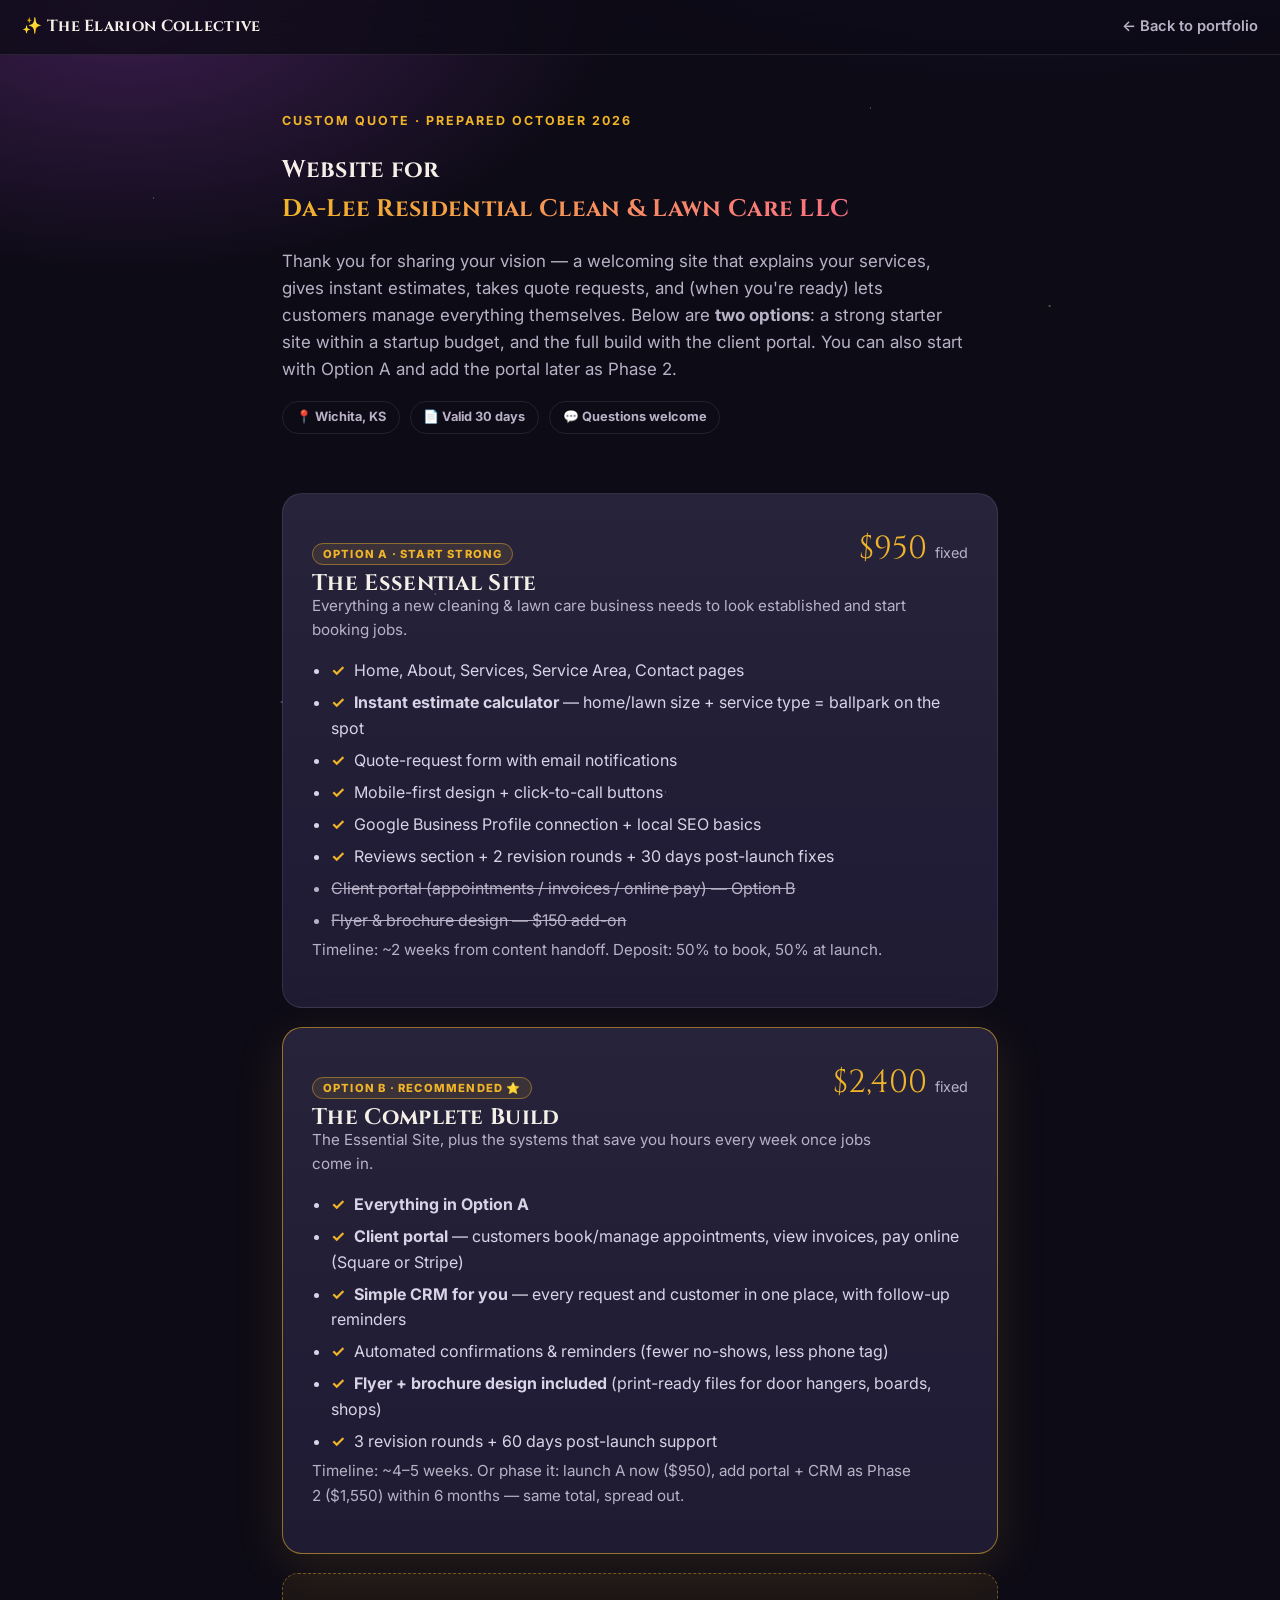
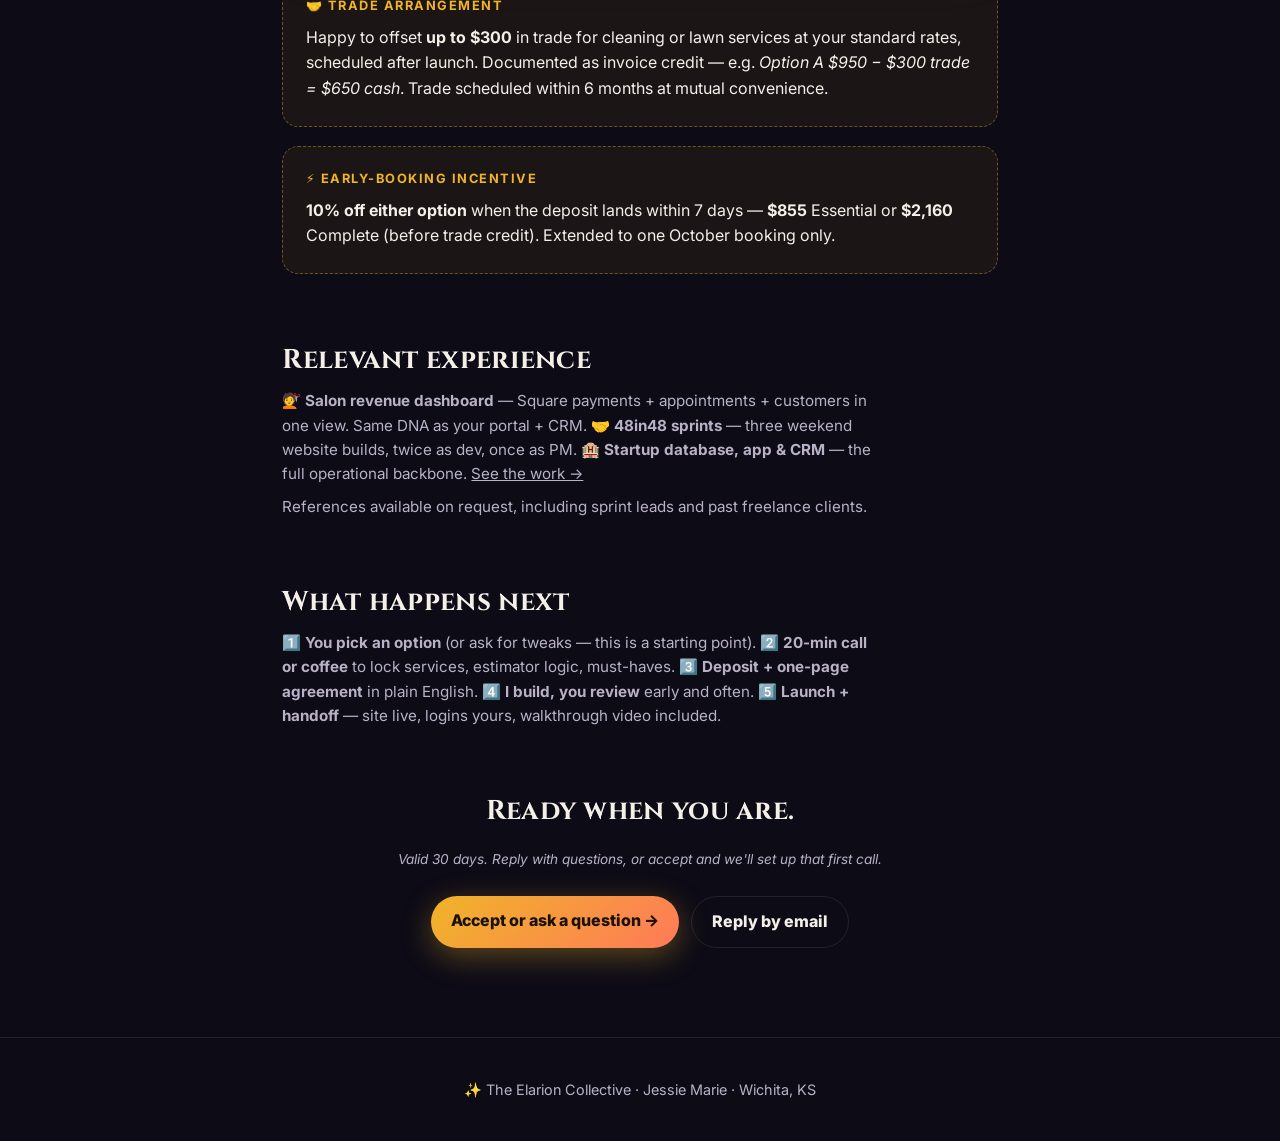
==== quote-da-lee.html @ e3745a0e "Add Da-Lee custom quote page (two tiers, trade terms, early-booking incentive)" ====
<!DOCTYPE html>
<html lang="en">
<head>
<meta charset="UTF-8" />
<meta name="viewport" content="width=device-width, initial-scale=1.0" />
<title>Project Quote — Da-Lee Residential Clean & Lawn Care LLC | The Elarion Collective</title>
<meta name="description" content="Custom website quote for Da-Lee Residential Clean & Lawn Care LLC from The Elarion Collective — two options, trade terms, and next steps." />
<meta name="robots" content="noindex, nofollow" />
<link rel="preconnect" href="https://fonts.googleapis.com">
<link rel="preconnect" href="https://fonts.gstatic.com" crossorigin>
<link href="https://fonts.googleapis.com/css2?family=Cinzel:wght@500;700&family=Inter:wght@400;500;600;700&display=swap" rel="stylesheet">
<link rel="stylesheet" href="assets/styles.css" />
<style>
  .quote-wrap{max-width:760px;margin:0 auto;padding:0 1.4rem 4rem}
  .quote-hero{padding:3.5rem 0 1.5rem}
  .quote-meta{display:flex;gap:.6rem;flex-wrap:wrap;margin:1rem 0}
  .quote-meta span{font-size:.8rem;font-weight:700;border:1px solid var(--line);border-radius:999px;padding:.35rem .8rem;color:var(--muted)}
  .tier{border:1px solid var(--line);border-radius:20px;padding:1.8rem;margin:1.2rem 0;background:linear-gradient(180deg,rgba(255,255,255,.05),rgba(255,255,255,.015)),var(--card)}
  .tier.featured{border-color:rgba(240,180,41,.55);box-shadow:0 12px 50px rgba(240,180,41,.12)}
  .tier-head{display:flex;justify-content:space-between;align-items:baseline;gap:1rem;flex-wrap:wrap}
  .tier-head h3{margin:0;font-size:1.4rem}
  .price{font-family:Cinzel,serif;font-size:2rem;color:var(--gold);white-space:nowrap}
  .price small{font-size:.9rem;color:var(--muted);font-family:Inter,sans-serif}
  .tier ul{margin:.8rem 0;padding-left:1.2rem;color:#d9d3e6}
  .tier li{margin-bottom:.4rem}
  .tier li.no{color:var(--muted);text-decoration:line-through}
  .check{color:var(--gold);font-weight:700;margin-right:.3rem}
  .terms{background:rgba(240,180,41,.06);border:1px dashed rgba(240,180,41,.4);border-radius:16px;padding:1.2rem 1.4rem;margin:1.2rem 0}
  .terms h4{margin:.2rem 0 .5rem;font-size:.8rem;text-transform:uppercase;letter-spacing:1.5px;color:var(--gold)}
  .valid{font-size:.85rem;color:var(--muted);font-style:italic}
  @media print{
    .nav,.stars,.cta-row{display:none !important}
    body{background:#fff;color:#111}
    .tier,.terms{break-inside:avoid;border:1px solid #ccc;background:#fff}
  }
</style>
</head>
<body>
<div class="stars" aria-hidden="true"></div>
<header class="nav">
  <a class="brand" href="/">✨ The Elarion Collective</a>
  <nav><a href="/">← Back to portfolio</a></nav>
</header>
<main class="quote-wrap">
  <section class="quote-hero">
    <p class="eyebrow">Custom quote · Prepared October 2026</p>
    <h1>Website for<br/><span class="gold">Da-Lee Residential Clean & Lawn Care LLC</span></h1>
    <p class="lede">Thank you for sharing your vision — a welcoming site that explains your services, gives instant estimates, takes quote requests, and (when you're ready) lets customers manage everything themselves. Below are <strong>two options</strong>: a strong starter site within a startup budget, and the full build with the client portal. You can also start with Option A and add the portal later as Phase 2.</p>
    <div class="quote-meta">
      <span>📍 Wichita, KS</span>
      <span>📄 Valid 30 days</span>
      <span>💬 Questions welcome</span>
    </div>
  </section>
  <section class="tier">
    <div class="tier-head">
      <div><span class="badge">Option A · Start strong</span><h3>The Essential Site</h3></div>
      <div class="price">$950 <small>fixed</small></div>
    </div>
    <p class="section-sub">Everything a new cleaning & lawn care business needs to look established and start booking jobs.</p>
    <ul>
      <li><span class="check">✓</span> Home, About, Services, Service Area, Contact pages</li>
      <li><span class="check">✓</span> <strong>Instant estimate calculator</strong> — home/lawn size + service type = ballpark on the spot</li>
      <li><span class="check">✓</span> Quote-request form with email notifications</li>
      <li><span class="check">✓</span> Mobile-first design + click-to-call buttons</li>
      <li><span class="check">✓</span> Google Business Profile connection + local SEO basics</li>
      <li><span class="check">✓</span> Reviews section + 2 revision rounds + 30 days post-launch fixes</li>
      <li class="no">Client portal (appointments / invoices / online pay) — Option B</li>
      <li class="no">Flyer & brochure design — $150 add-on</li>
    </ul>
    <p class="section-sub">Timeline: ~2 weeks from content handoff. Deposit: 50% to book, 50% at launch.</p>
  </section>

  <section class="tier featured">
    <div class="tier-head">
      <div><span class="badge">Option B · Recommended ⭐</span><h3>The Complete Build</h3></div>
      <div class="price">$2,400 <small>fixed</small></div>
    </div>
    <p class="section-sub">The Essential Site, plus the systems that save you hours every week once jobs come in.</p>
    <ul>
      <li><span class="check">✓</span> <strong>Everything in Option A</strong></li>
      <li><span class="check">✓</span> <strong>Client portal</strong> — customers book/manage appointments, view invoices, pay online (Square or Stripe)</li>
      <li><span class="check">✓</span> <strong>Simple CRM for you</strong> — every request and customer in one place, with follow-up reminders</li>
      <li><span class="check">✓</span> Automated confirmations & reminders (fewer no-shows, less phone tag)</li>
      <li><span class="check">✓</span> <strong>Flyer + brochure design included</strong> (print-ready files for door hangers, boards, shops)</li>
      <li><span class="check">✓</span> 3 revision rounds + 60 days post-launch support</li>
    </ul>
    <p class="section-sub">Timeline: ~4–5 weeks. Or phase it: launch A now ($950), add portal + CRM as Phase 2 ($1,550) within 6 months — same total, spread out.</p>
  </section>

  <section class="terms">
    <h4>🤝 Trade arrangement</h4>
    <p style="margin:.3rem 0;">Happy to offset <strong>up to $300</strong> in trade for cleaning or lawn services at your standard rates, scheduled after launch. Documented as invoice credit — e.g. <em>Option A $950 − $300 trade = $650 cash</em>. Trade scheduled within 6 months at mutual convenience.</p>
  </section>

  <section class="terms">
    <h4>⚡ Early-booking incentive</h4>
    <p style="margin:.3rem 0;"><strong>10% off either option</strong> when the deposit lands within 7 days — <strong>$855</strong> Essential or <strong>$2,160</strong> Complete (before trade credit). Extended to one October booking only.</p>
  </section>

  <section class="section">
    <h2>Relevant experience</h2>
    <p class="section-sub">💇 <strong>Salon revenue dashboard</strong> — Square payments + appointments + customers in one view. Same DNA as your portal + CRM. 🤝 <strong>48in48 sprints</strong> — three weekend website builds, twice as dev, once as PM. 🏨 <strong>Startup database, app & CRM</strong> — the full operational backbone. <a href="/#work">See the work →</a></p>
    <p class="section-sub">References available on request, including sprint leads and past freelance clients.</p>
  </section>

  <section class="section">
    <h2>What happens next</h2>
    <p class="section-sub">1️⃣ <strong>You pick an option</strong> (or ask for tweaks — this is a starting point). 2️⃣ <strong>20-min call or coffee</strong> to lock services, estimator logic, must-haves. 3️⃣ <strong>Deposit + one-page agreement</strong> in plain English. 4️⃣ <strong>I build, you review</strong> early and often. 5️⃣ <strong>Launch + handoff</strong> — site live, logins yours, walkthrough video included.</p>
  </section>

  <section class="section center">
    <h2>Ready when you are.</h2>
    <p class="valid">Valid 30 days. Reply with questions, or accept and we'll set up that first call.</p>
    <div class="cta-row center">
      <a class="btn" href="/#contact">Accept or ask a question →</a>
      <a class="btn ghost" href="mailto:jmstewart0717@gmail.com?subject=Da-Lee%20Website%20Quote">Reply by email</a>
    </div>
  </section>
</main>
<footer><p>✨ The Elarion Collective · Jessie Marie · Wichita, KS</p></footer>
</body>
</html>
---- assets/styles.css ----
:root{
  --bg:#0d0b16; --bg2:#151226; --card:#1b1730; --line:rgba(255,255,255,.09);
  --ink:#f4f0e8; --muted:#b9b2c7; --gold:#f0b429; --violet:#8b5cf6; --rose:#fb7185;
  --radius:18px;
}
*{box-sizing:border-box}
html{scroll-behavior:smooth}
body{margin:0;background:radial-gradient(1200px 600px at 80% -10%,#2b1f55 0%,transparent 60%),radial-gradient(900px 500px at 10% 0%,#3b1d4d 0%,transparent 55%),var(--bg);color:var(--ink);font-family:Inter,system-ui,sans-serif;line-height:1.6}
h1,h2,h3,.brand{font-family:Cinzel,serif;letter-spacing:.3px}
a{color:inherit}
.stars{position:fixed;inset:0;pointer-events:none;opacity:.5;background-image:radial-gradient(1px 1px at 12% 22%,#fff,transparent),radial-gradient(1px 1px at 68% 12%,#fff,transparent),radial-gradient(1.5px 1.5px at 82% 34%,#ffe9a8,transparent),radial-gradient(1px 1px at 34% 66%,#fff,transparent),radial-gradient(1px 1px at 52% 88%,#fff,transparent),radial-gradient(1.5px 1.5px at 22% 78%,#c4b5fd,transparent)}
.nav{position:sticky;top:0;z-index:10;display:flex;justify-content:space-between;align-items:center;padding:.9rem 1.4rem;background:rgba(13,11,22,.78);backdrop-filter:blur(12px);border-bottom:1px solid var(--line)}
.brand{text-decoration:none;font-weight:700}
.nav nav{display:flex;gap:1rem;align-items:center}
.nav nav a{text-decoration:none;color:var(--muted);font-weight:600;font-size:.92rem}
.nav nav a:hover{color:var(--ink)}
main{max-width:1080px;margin:0 auto;padding:0 1.4rem 3rem}
.hero{padding:4.2rem 0 2rem;text-align:left}
.eyebrow{color:var(--gold);text-transform:uppercase;letter-spacing:2px;font-size:.78rem;font-weight:700;margin:0 0 1rem}
.hero h1{font-size:clamp(2.2rem,5.5vw,3.8rem);line-height:1.08;margin:0 0 1rem}
.gold{background:linear-gradient(90deg,var(--gold),var(--rose));-webkit-background-clip:text;background-clip:text;color:transparent}
.lede{max-width:62ch;color:var(--muted);font-size:1.06rem}
.cta-row{display:flex;gap:.8rem;margin:1.6rem 0;flex-wrap:wrap}
.cta-row.center{justify-content:center}
.btn{display:inline-block;padding:.75rem 1.25rem;border-radius:999px;background:linear-gradient(135deg,var(--gold),#ff7a59);color:#1a1206;font-weight:800;text-decoration:none;border:0;box-shadow:0 8px 30px rgba(240,180,41,.35)}
.btn.ghost{background:transparent;color:var(--ink);border:1px solid var(--line);box-shadow:none}
.btn.small{padding:.45rem .9rem;font-size:.85rem}
.hero-stats{display:grid;grid-template-columns:repeat(3,minmax(0,1fr));gap:.8rem;margin-top:1.4rem}
.hero-stats div{background:rgba(255,255,255,.04);border:1px solid var(--line);border-radius:var(--radius);padding:1rem 1.2rem}
.hero-stats strong{display:block;font-size:1.6rem;font-family:Cinzel,serif;color:var(--gold)}
.hero-stats span{color:var(--muted);font-size:.88rem}
.section{padding:2.6rem 0 0}
.section-head{display:flex;justify-content:space-between;align-items:center;gap:1rem;flex-wrap:wrap}
.section h2{font-size:1.7rem;margin:.2rem 0 1rem}
.filters{display:flex;gap:.5rem;flex-wrap:wrap}
.chip{border:1px solid var(--line);background:rgba(255,255,255,.04);color:var(--muted);border-radius:999px;padding:.4rem .9rem;cursor:pointer;font-weight:600}
.chip.active{background:var(--ink);color:#14101f;border-color:var(--ink)}
.grid{display:grid;grid-template-columns:repeat(auto-fill,minmax(300px,1fr));gap:1rem;margin-top:1.2rem}
.card{background:linear-gradient(180deg,rgba(255,255,255,.06),rgba(255,255,255,.02)),var(--card);border:1px solid var(--line);border-radius:var(--radius);padding:1.25rem;display:flex;flex-direction:column;gap:.7rem;transition:transform .15s ease,border-color .15s ease}
.card{cursor:pointer}
.card:hover{transform:translateY(-3px);border-color:rgba(240,180,41,.5)}
.card .read-more{margin-top:auto;padding-top:.6rem;font-size:.86rem;font-weight:700;color:var(--gold)}
.card .emoji{font-size:1.9rem}
.card h3{margin:.1rem 0;font-size:1.15rem}
.card .subtitle{margin:-.4rem 0 0;font-size:.82rem;font-weight:600;color:var(--gold);letter-spacing:.4px}
.card p{margin:0;color:var(--muted);font-size:.94rem}
.stack{display:flex;flex-wrap:wrap;gap:.4rem;margin-top:.2rem}
.stack span{font-size:.72rem;font-weight:700;letter-spacing:.3px;background:rgba(139,92,246,.16);border:1px solid rgba(139,92,246,.4);color:#d8ccff;padding:.22rem .55rem;border-radius:999px}
.card-links{margin-top:auto;display:flex;gap:.6rem;padding-top:.6rem}
.card-links a{font-size:.86rem;font-weight:700;text-decoration:none;border:1px solid var(--line);border-radius:999px;padding:.42rem .85rem;color:var(--ink);background:rgba(255,255,255,.05)}
.card-links a.primary{background:var(--ink);color:#14101f;border-color:var(--ink)}
.card-links .note{font-size:.85rem;color:var(--muted);font-style:italic;border:1px dashed var(--line);border-radius:999px;padding:.42rem .85rem}
.badge{align-self:flex-start;font-size:.7rem;font-weight:800;letter-spacing:1.2px;text-transform:uppercase;color:var(--gold);border:1px solid rgba(240,180,41,.45);padding:.2rem .6rem;border-radius:999px;background:rgba(240,180,41,.1)}
.tags{display:flex;flex-wrap:wrap;gap:.5rem}
.tags span{border:1px solid var(--line);background:rgba(255,255,255,.04);border-radius:999px;padding:.42rem .8rem;font-size:.86rem;color:var(--muted)}
.two-col{display:grid;grid-template-columns:1.1fr .9fr;gap:1.2rem;align-items:start}
.card.highlight{border-color:rgba(240,180,41,.45)}
.card.highlight ul{margin:.4rem 0;padding-left:1.1rem;color:var(--muted)}
.center{text-align:center}
.section-sub{color:var(--muted);font-size:.95rem;margin:-.5rem 0 1rem;max-width:60ch}
.section-head .section-sub{margin:0 0 .4rem}
.tiny{color:var(--muted);font-size:.85rem}
.tiny a{color:var(--gold)}
.contact-form{max-width:640px;margin:1.6rem auto 0;text-align:left;background:linear-gradient(180deg,rgba(255,255,255,.05),rgba(255,255,255,.015)),var(--card);border:1px solid var(--line);border-radius:var(--radius);padding:1.6rem}
.form-row{display:grid;grid-template-columns:1fr 1fr;gap:.9rem}
.form-group{margin-bottom:.9rem}
.form-group label{display:block;font-size:.8rem;font-weight:700;letter-spacing:.6px;text-transform:uppercase;color:var(--muted);margin-bottom:.35rem}
.form-group input,.form-group select,.form-group textarea{width:100%;padding:.7rem .9rem;border-radius:12px;border:1px solid var(--line);background:rgba(5,3,12,.5);color:var(--ink);font:inherit;font-size:.95rem}
.form-group input:focus,.form-group select:focus,.form-group textarea:focus{outline:none;border-color:rgba(240,180,41,.6);box-shadow:0 0 0 3px rgba(240,180,41,.15)}
.form-group select option{background:#17132a}
.hidden-field{display:none}
.contact-form .btn{cursor:pointer;font:inherit}
@media(max-width:640px){.form-row{grid-template-columns:1fr}.contact-form{padding:1.2rem}}
code{background:rgba(255,255,255,.08);padding:.15rem .4rem;border-radius:6px}
footer{border-top:1px solid var(--line);text-align:center;color:var(--muted);padding:1.6rem;font-size:.9rem}
.modal-backdrop{position:fixed;inset:0;z-index:50;background:rgba(5,3,12,.72);backdrop-filter:blur(6px);display:flex;align-items:center;justify-content:center;padding:1.2rem;overflow-y:auto}
.modal-backdrop[hidden]{display:none}
.modal{position:relative;max-width:640px;width:100%;max-height:88vh;overflow-y:auto;background:linear-gradient(180deg,#221c3d,#17132a);border:1px solid rgba(240,180,41,.35);border-radius:20px;padding:2rem 1.8rem;box-shadow:0 30px 80px rgba(0,0,0,.6)}
.modal-close{position:absolute;top:.9rem;right:.9rem;width:2.2rem;height:2.2rem;border-radius:50%;border:1px solid var(--line);background:rgba(255,255,255,.06);color:var(--ink);cursor:pointer;font-size:1rem}
.modal-close:hover{background:rgba(255,255,255,.14)}
.modal .emoji{font-size:2.4rem;margin:.6rem 0}
.modal h3{font-size:1.5rem;margin:.2rem 0 .6rem}
.modal-lede{color:var(--muted);font-size:1rem;margin:0 0 .8rem}
.modal h4{font-family:Inter,system-ui,sans-serif;font-size:.78rem;text-transform:uppercase;letter-spacing:1.5px;color:var(--gold);margin:1.2rem 0 .4rem}
.modal ul{margin:.2rem 0 .6rem;padding-left:1.2rem;color:#d9d3e6;font-size:.94rem}
.modal li{margin-bottom:.3rem}
.modal p{color:#d9d3e6;font-size:.94rem}
@media(max-width:760px){.two-col{grid-template-columns:1fr}.nav nav a:not(.btn){display:none}.modal{padding:1.5rem 1.2rem}}
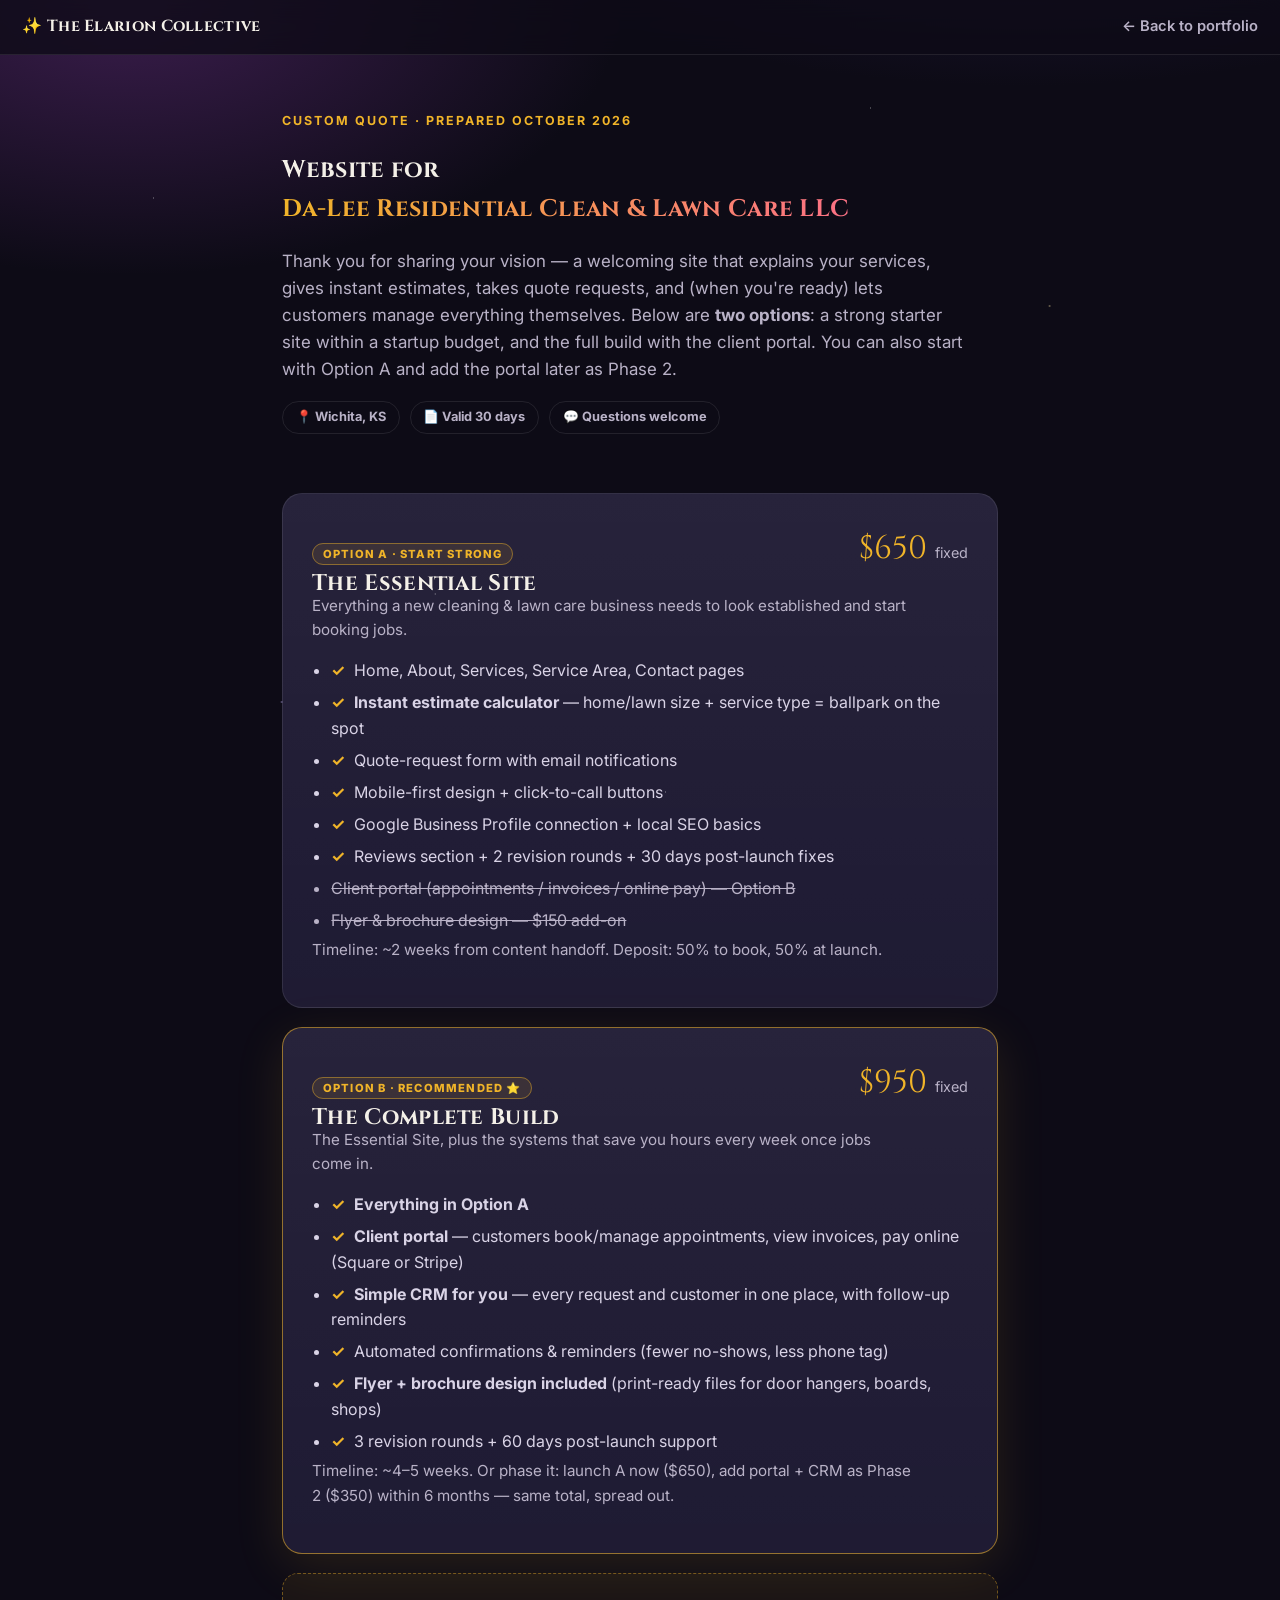
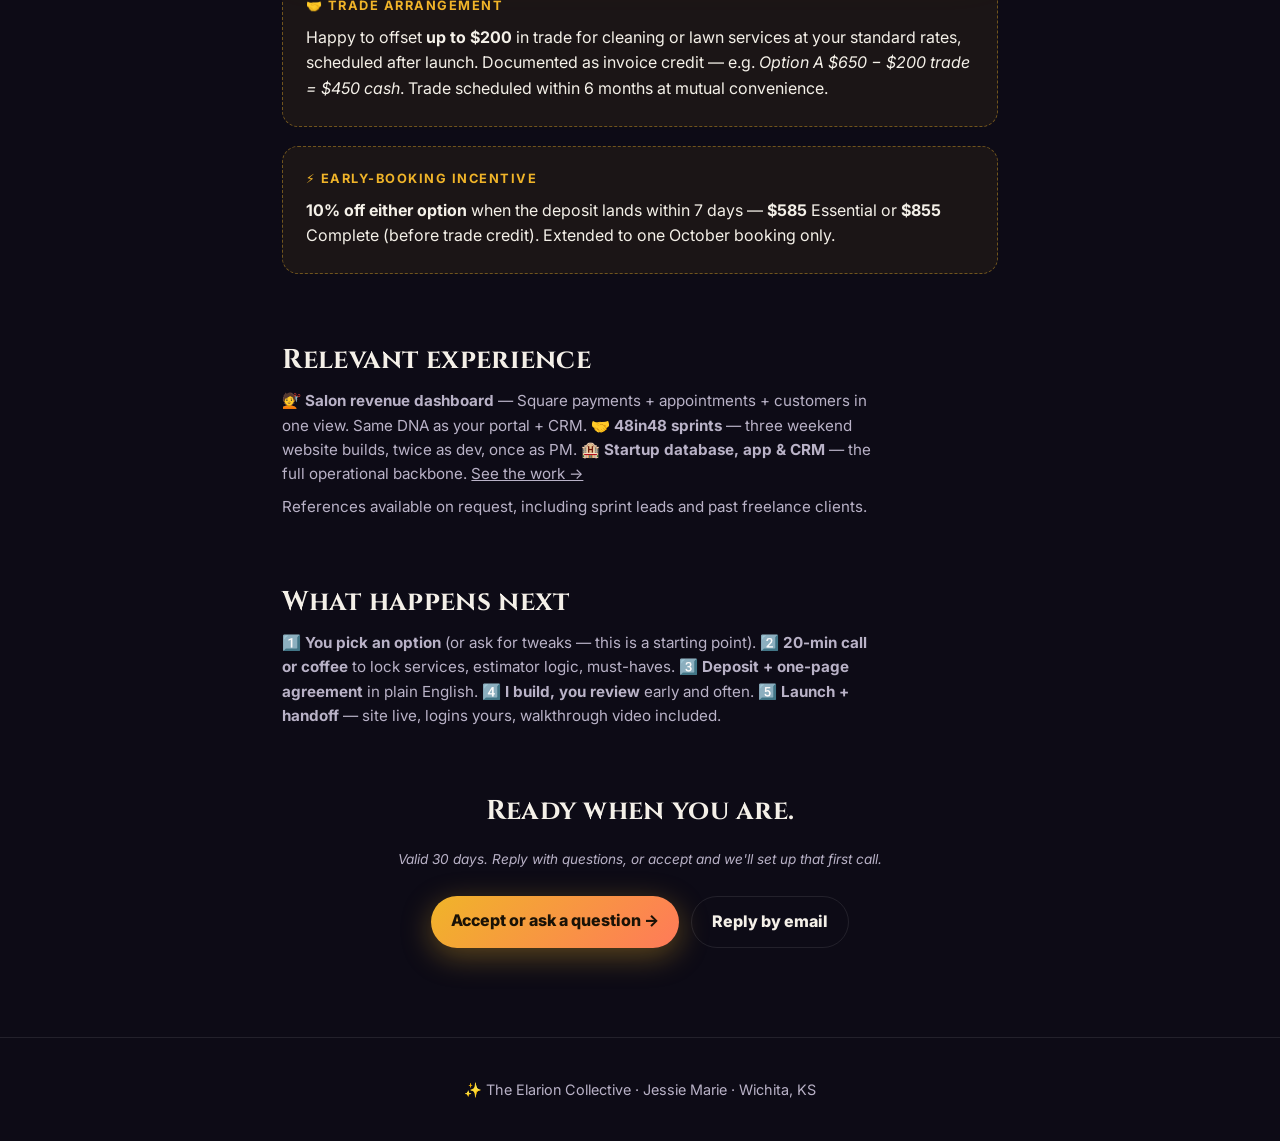
==== commit df1e364e: "Reprice Da-Lee quote under 1k: 650 essential, 950 complete" ====
--- a/quote-da-lee.html
+++ b/quote-da-lee.html
@@ -55,7 +55,7 @@
   <section class="tier">
     <div class="tier-head">
       <div><span class="badge">Option A · Start strong</span><h3>The Essential Site</h3></div>
-      <div class="price">$950 <small>fixed</small></div>
+      <div class="price">$650 <small>fixed</small></div>
     </div>
     <p class="section-sub">Everything a new cleaning & lawn care business needs to look established and start booking jobs.</p>
     <ul>
@@ -74,7 +74,7 @@
   <section class="tier featured">
     <div class="tier-head">
       <div><span class="badge">Option B · Recommended ⭐</span><h3>The Complete Build</h3></div>
-      <div class="price">$2,400 <small>fixed</small></div>
+      <div class="price">$950 <small>fixed</small></div>
     </div>
     <p class="section-sub">The Essential Site, plus the systems that save you hours every week once jobs come in.</p>
     <ul>
@@ -85,17 +85,17 @@
       <li><span class="check">✓</span> <strong>Flyer + brochure design included</strong> (print-ready files for door hangers, boards, shops)</li>
       <li><span class="check">✓</span> 3 revision rounds + 60 days post-launch support</li>
     </ul>
-    <p class="section-sub">Timeline: ~4–5 weeks. Or phase it: launch A now ($950), add portal + CRM as Phase 2 ($1,550) within 6 months — same total, spread out.</p>
+    <p class="section-sub">Timeline: ~4–5 weeks. Or phase it: launch A now ($650), add portal + CRM as Phase 2 ($350) within 6 months — same total, spread out.</p>
   </section>
 
   <section class="terms">
     <h4>🤝 Trade arrangement</h4>
-    <p style="margin:.3rem 0;">Happy to offset <strong>up to $300</strong> in trade for cleaning or lawn services at your standard rates, scheduled after launch. Documented as invoice credit — e.g. <em>Option A $950 − $300 trade = $650 cash</em>. Trade scheduled within 6 months at mutual convenience.</p>
+    <p style="margin:.3rem 0;">Happy to offset <strong>up to $200</strong> in trade for cleaning or lawn services at your standard rates, scheduled after launch. Documented as invoice credit — e.g. <em>Option A $650 − $200 trade = $450 cash</em>. Trade scheduled within 6 months at mutual convenience.</p>
   </section>
 
   <section class="terms">
     <h4>⚡ Early-booking incentive</h4>
-    <p style="margin:.3rem 0;"><strong>10% off either option</strong> when the deposit lands within 7 days — <strong>$855</strong> Essential or <strong>$2,160</strong> Complete (before trade credit). Extended to one October booking only.</p>
+    <p style="margin:.3rem 0;"><strong>10% off either option</strong> when the deposit lands within 7 days — <strong>$585</strong> Essential or <strong>$855</strong> Complete (before trade credit). Extended to one October booking only.</p>
   </section>
 
   <section class="section">
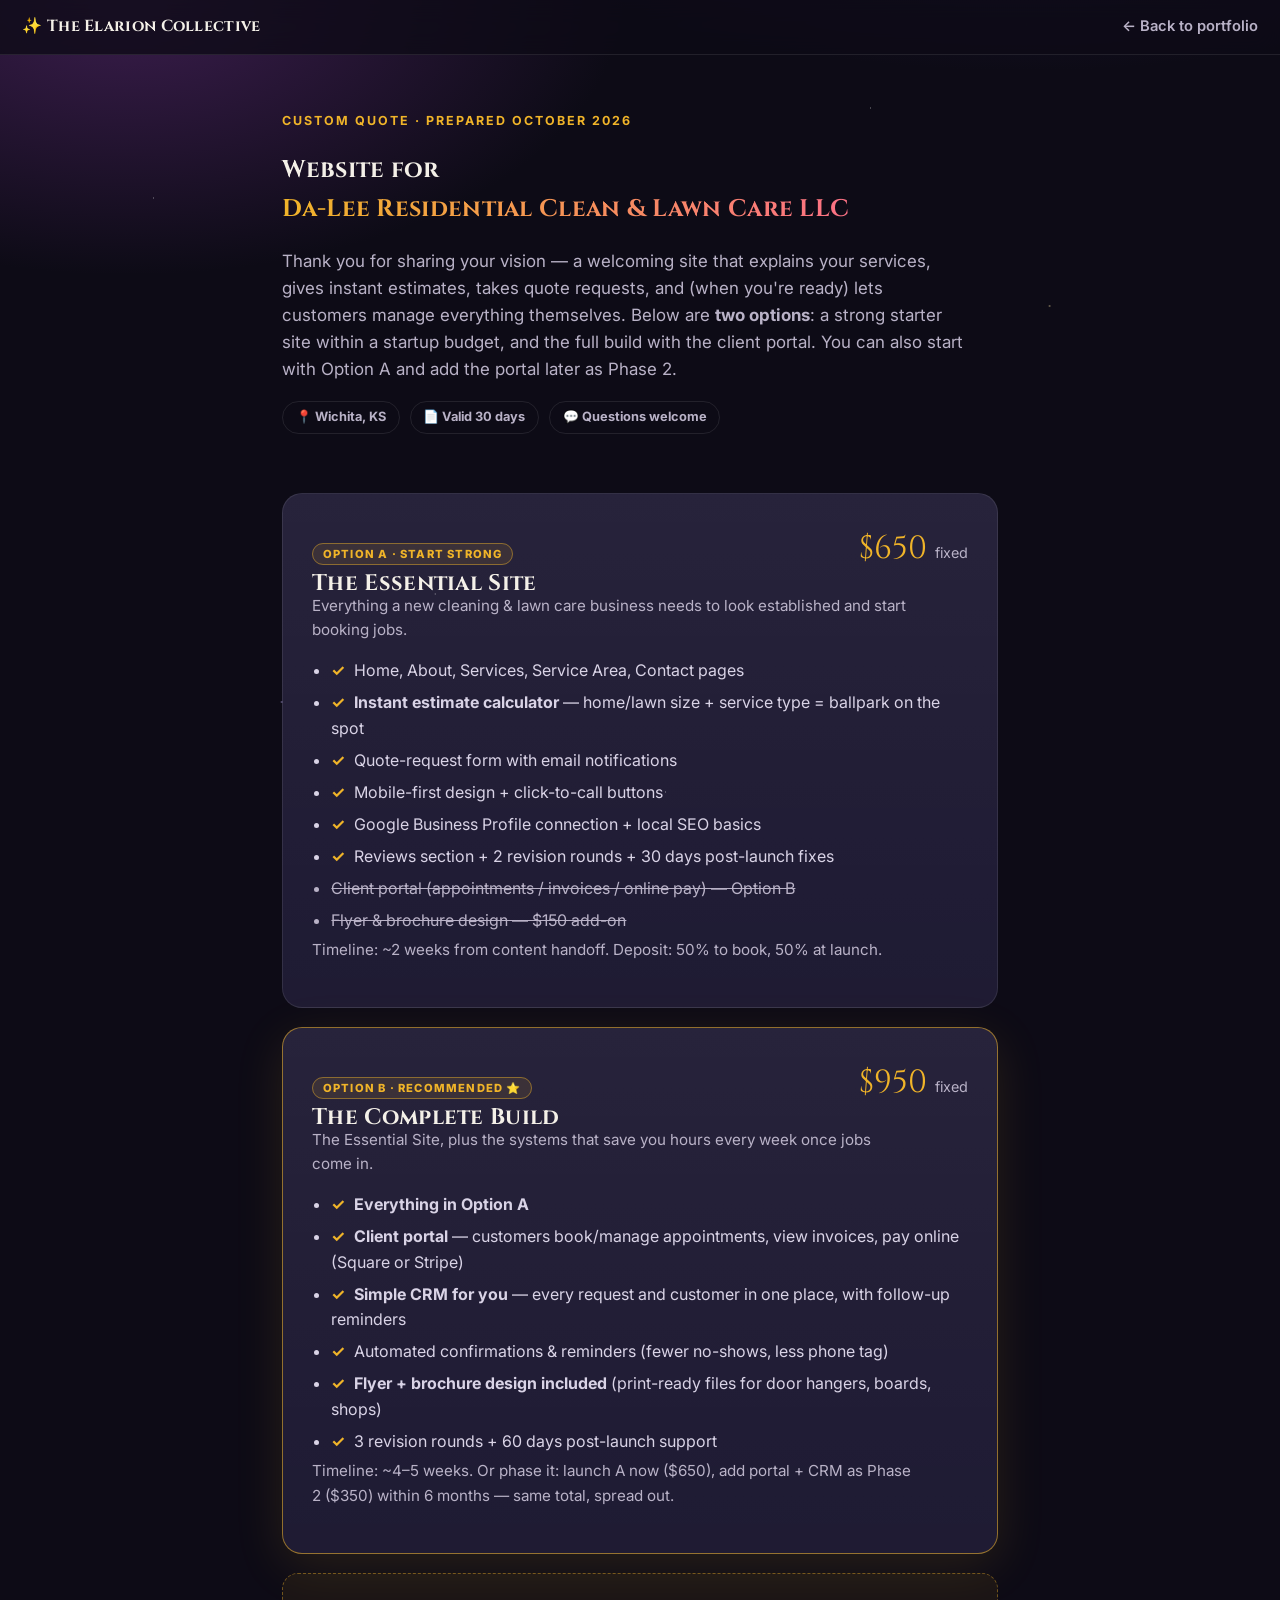
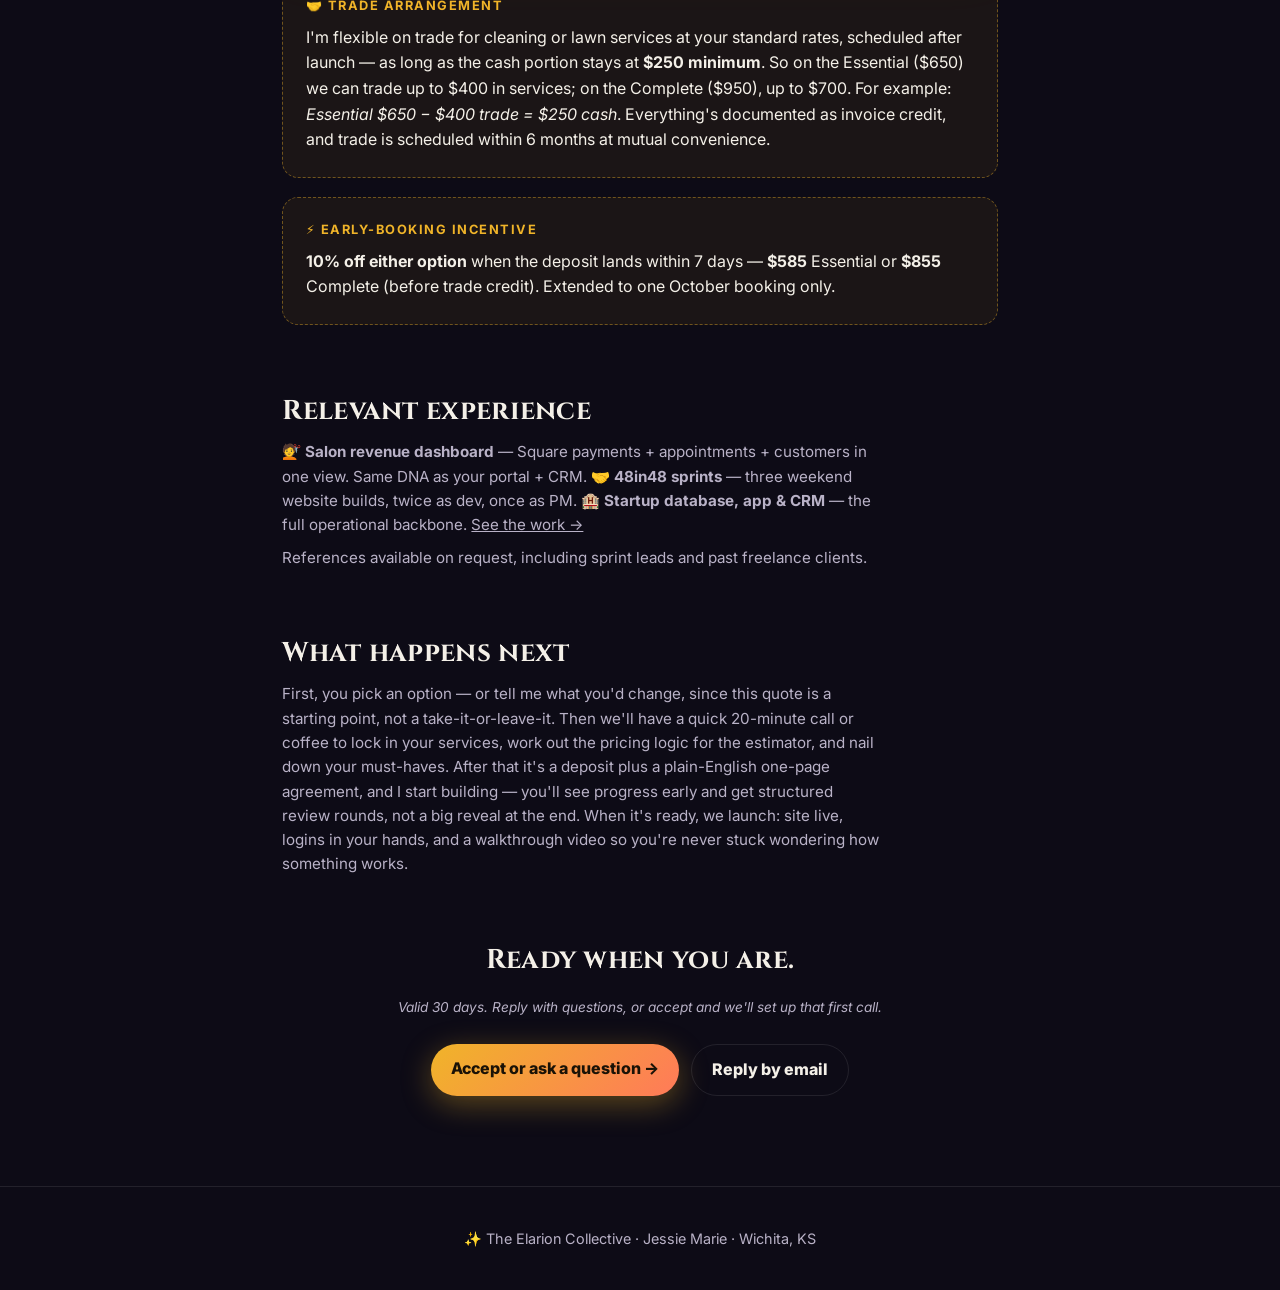
==== commit d7ffed2a: "Prose next-steps, open trade floor at 250 cash minimum" ====
--- a/quote-da-lee.html
+++ b/quote-da-lee.html
@@ -90,7 +90,7 @@
 
   <section class="terms">
     <h4>🤝 Trade arrangement</h4>
-    <p style="margin:.3rem 0;">Happy to offset <strong>up to $200</strong> in trade for cleaning or lawn services at your standard rates, scheduled after launch. Documented as invoice credit — e.g. <em>Option A $650 − $200 trade = $450 cash</em>. Trade scheduled within 6 months at mutual convenience.</p>
+    <p style="margin:.3rem 0;">I'm flexible on trade for cleaning or lawn services at your standard rates, scheduled after launch — as long as the cash portion stays at <strong>$250 minimum</strong>. So on the Essential ($650) we can trade up to $400 in services; on the Complete ($950), up to $700. For example: <em>Essential $650 − $400 trade = $250 cash</em>. Everything's documented as invoice credit, and trade is scheduled within 6 months at mutual convenience.</p>
   </section>
 
   <section class="terms">
@@ -106,7 +106,7 @@
 
   <section class="section">
     <h2>What happens next</h2>
-    <p class="section-sub">1️⃣ <strong>You pick an option</strong> (or ask for tweaks — this is a starting point). 2️⃣ <strong>20-min call or coffee</strong> to lock services, estimator logic, must-haves. 3️⃣ <strong>Deposit + one-page agreement</strong> in plain English. 4️⃣ <strong>I build, you review</strong> early and often. 5️⃣ <strong>Launch + handoff</strong> — site live, logins yours, walkthrough video included.</p>
+    <p class="section-sub">First, you pick an option — or tell me what you'd change, since this quote is a starting point, not a take-it-or-leave-it. Then we'll have a quick 20-minute call or coffee to lock in your services, work out the pricing logic for the estimator, and nail down your must-haves. After that it's a deposit plus a plain-English one-page agreement, and I start building — you'll see progress early and get structured review rounds, not a big reveal at the end. When it's ready, we launch: site live, logins in your hands, and a walkthrough video so you're never stuck wondering how something works.</p>
   </section>
 
   <section class="section center">
